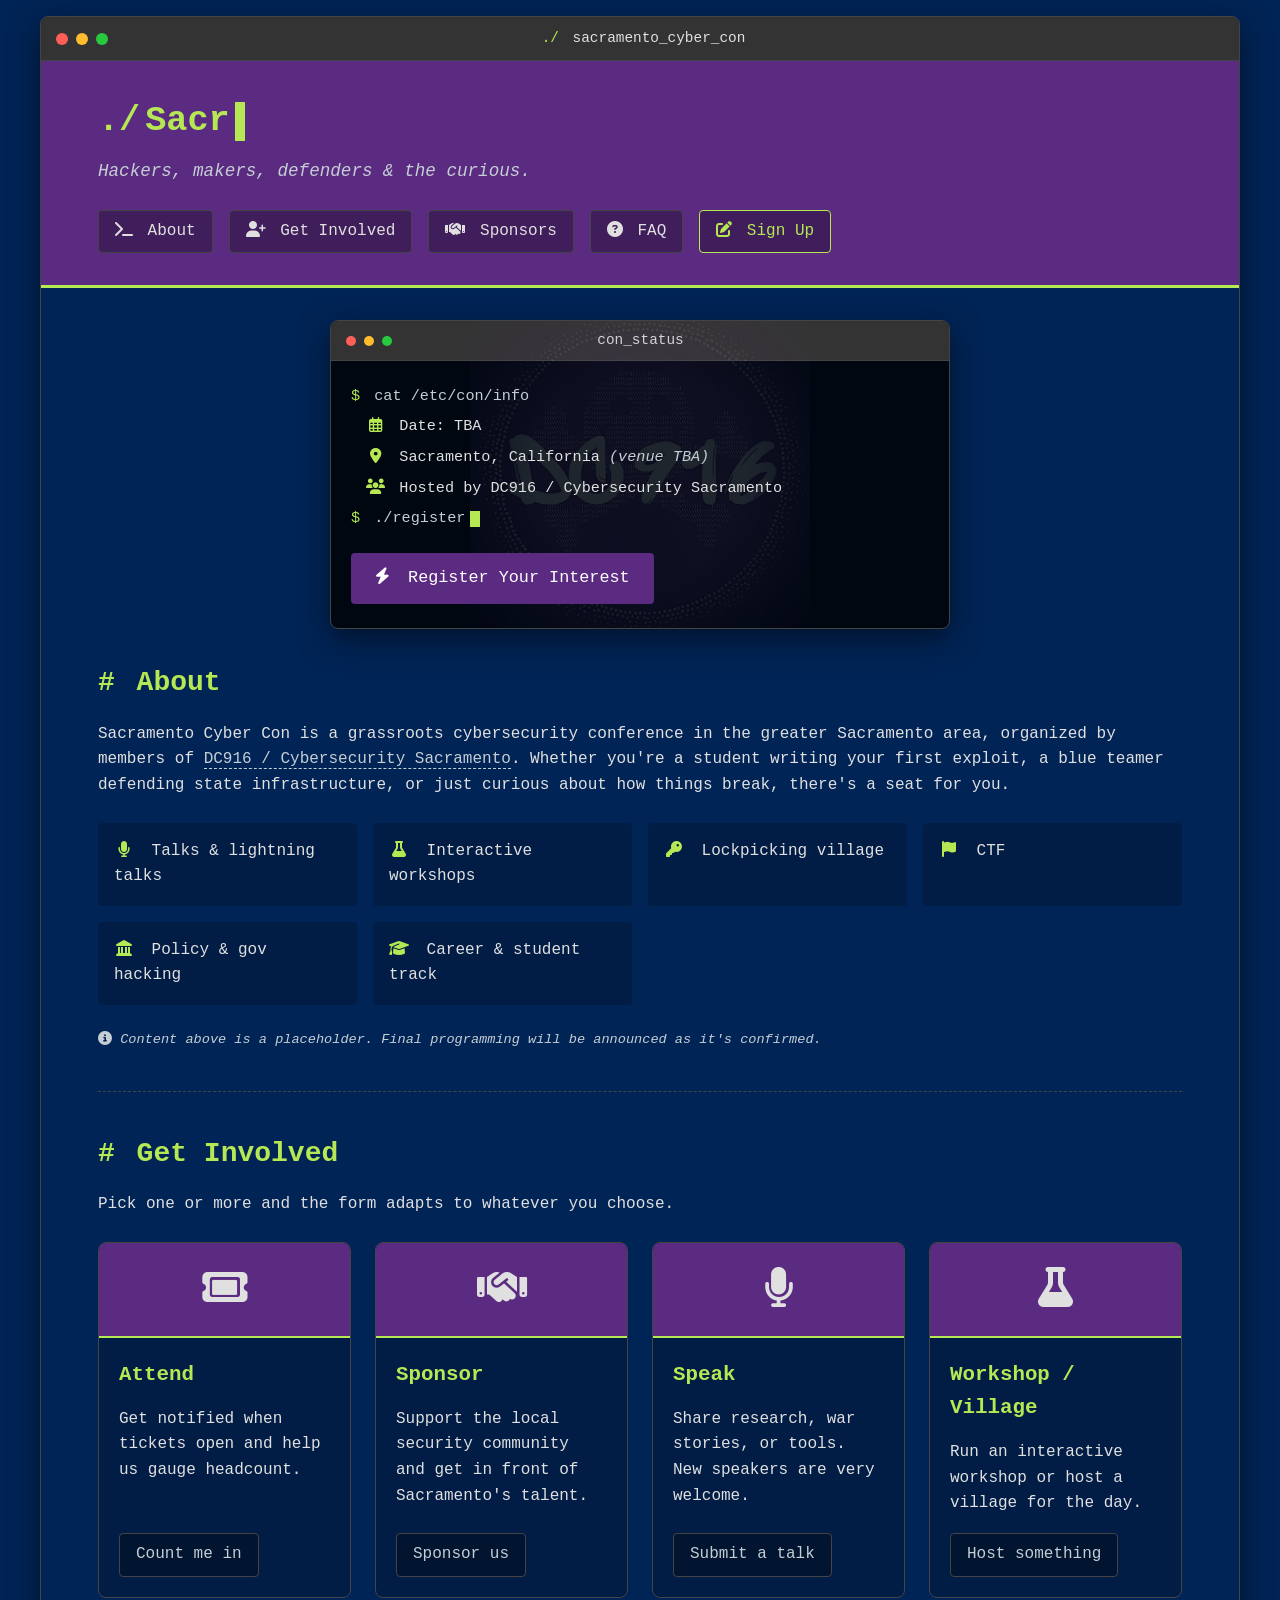
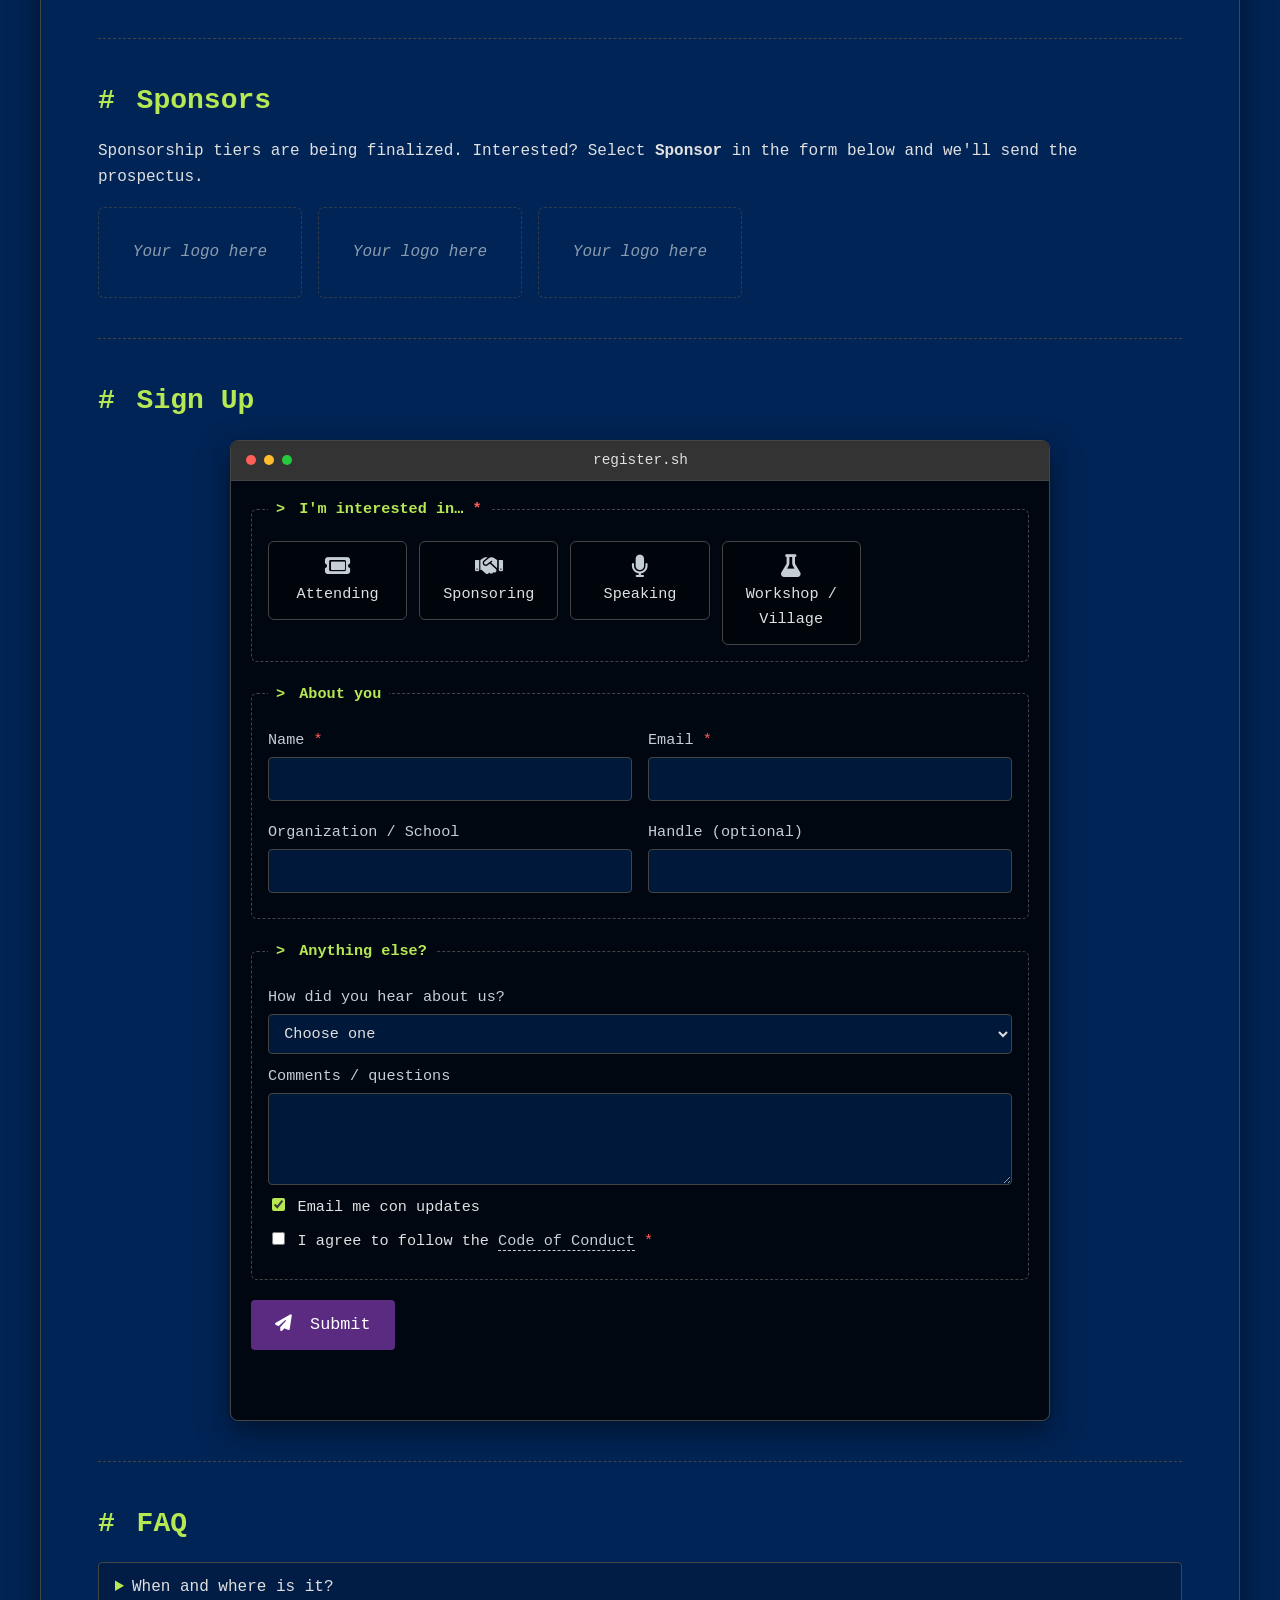
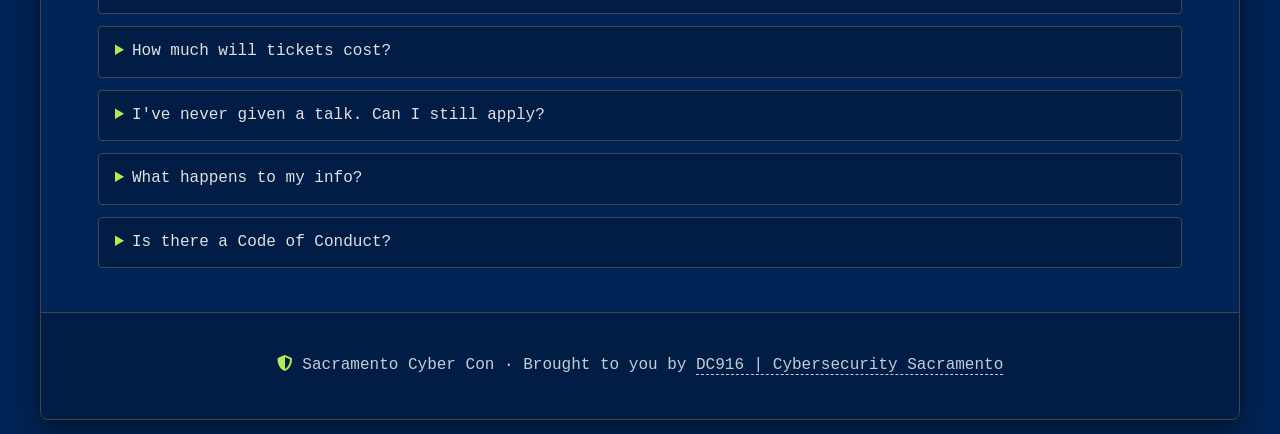
==== index.html @ 1cd883e0 "Initial commit" ====
<!DOCTYPE html>
<html lang="en-US">
<head>
  <meta charset="utf-8">
  <meta name="viewport" content="width=device-width, initial-scale=1">
  <!-- GitHub Pages can't set response headers, so the CSP is delivered via meta.
       connect-src must allow both Google hosts: Apps Script redirects the POST response. -->
  <meta http-equiv="Content-Security-Policy" content="default-src 'none'; script-src 'self'; style-src 'self' https://cdnjs.cloudflare.com https://fonts.googleapis.com; font-src https://cdnjs.cloudflare.com https://fonts.gstatic.com; img-src 'self' data:; connect-src https://script.google.com https://script.googleusercontent.com; form-action 'none'; base-uri 'none'">
  <meta name="referrer" content="strict-origin-when-cross-origin">
  <title>Sacramento Cyber Con</title>
  <meta name="description" content="Sacramento Cyber Con: a community cybersecurity conference in Sacramento, CA, brought to you by DC916 / Cybersecurity Sacramento.">
  <meta property="og:title" content="Sacramento Cyber Con">
  <meta property="og:description" content="A community cybersecurity conference in Sacramento, CA. Attend, sponsor, speak, or run a workshop or village.">
  <meta property="og:image" content="assets/images/dc916_with_defcon_ascii.png">
  <meta property="og:type" content="website">
  <link rel="icon" href="data:image/svg+xml,<svg xmlns='http://www.w3.org/2000/svg' viewBox='0 0 32 32'><rect width='32' height='32' rx='6' fill='%23012456'/><text x='4' y='23' font-family='monospace' font-size='18' font-weight='bold' fill='%23b5e853'>&gt;_</text></svg>">

  <link rel="stylesheet" href="https://cdnjs.cloudflare.com/ajax/libs/font-awesome/6.5.2/css/all.min.css" integrity="sha512-SnH5WK+bZxgPHs44uWIX+LLJAJ9/2PkPKZ5QiAj6Ta86w+fsb2TkcmfRyVX3pBnMFcV7oQPJkl9QevSCWr3W6A==" crossorigin="anonymous" referrerpolicy="no-referrer">
  <link rel="preconnect" href="https://fonts.googleapis.com">
  <link rel="preconnect" href="https://fonts.gstatic.com" crossorigin>
  <link href="https://fonts.googleapis.com/css2?family=Fira+Code:wght@400;500;600&family=VT323&display=swap" rel="stylesheet">
  <link rel="stylesheet" href="assets/css/style.css">
</head>
<body>
  <div class="terminal-container">
    <div class="terminal-header">
      <div class="terminal-controls">
        <span class="control close"></span>
        <span class="control minimize"></span>
        <span class="control maximize"></span>
      </div>
      <div class="terminal-title"><span class="prompt">./</span> sacramento_cyber_con</div>
    </div>

    <div class="terminal-body">
      <header>
        <div class="container">
          <a id="a-title" href="#top">
            <h1><span class="prompt">./</span><span class="console-effect">Sacramento Cyber Con</span></h1>
          </a>
          <h2>Hackers, makers, defenders &amp; the curious.</h2>
          <nav class="main-nav" aria-label="Main">
            <ul>
              <li><a href="#about"><i class="fas fa-terminal"></i> About</a></li>
              <li><a href="#get-involved"><i class="fas fa-user-plus"></i> Get Involved</a></li>
              <li><a href="#sponsors"><i class="fas fa-handshake"></i> Sponsors</a></li>
              <li><a href="#faq"><i class="fas fa-circle-question"></i> FAQ</a></li>
              <li><a href="#signup" class="nav-cta"><i class="fas fa-pen-to-square"></i> Sign Up</a></li>
            </ul>
          </nav>
        </div>
      </header>

      <main class="container" id="top">
        <!-- Hero -->
        <section class="banner-container">
          <div class="terminal-window hero-window">
            <div class="terminal-header">
              <div class="terminal-controls">
                <span class="control close"></span>
                <span class="control minimize"></span>
                <span class="control maximize"></span>
              </div>
              <div class="terminal-title">con_status</div>
            </div>
            <div class="terminal-content">
              <p><span class="prompt">$</span> <span class="command">cat /etc/con/info</span></p>
              <p class="response"><i class="far fa-calendar-alt"></i> <span id="event-date">Date: TBA</span></p>
              <p class="response"><i class="fas fa-map-marker-alt"></i> Sacramento, California <span class="tbd">(venue TBA)</span></p>
              <p class="response"><i class="fas fa-users"></i> Hosted by DC916 / Cybersecurity Sacramento</p>
              <p id="countdown-line" hidden><span class="prompt">$</span> <span class="command">./countdown</span><br>
                <span class="response countdown" id="countdown"></span></p>
              <p><span class="prompt">$</span> <span class="command">./register</span><span class="cursor"></span></p>
              <a href="#signup" class="cta-button"><i class="fas fa-bolt"></i> Register Your Interest</a>
            </div>
          </div>
        </section>

        <!-- About -->
        <section id="about">
          <h2><span class="prompt">#</span> About</h2>
          <p>Sacramento Cyber Con is a grassroots cybersecurity conference in the greater Sacramento area, organized by members of
            <a href="https://dc916.com" target="_blank" rel="noopener">DC916 / Cybersecurity Sacramento</a>. Whether you're a student
            writing your first exploit, a blue teamer defending state infrastructure, or just curious about how things break, there's a seat for you.</p>
          <div class="interests-container">
            <div class="interest-item"><i class="fas fa-microphone"></i> Talks &amp; lightning talks</div>
            <div class="interest-item"><i class="fas fa-flask"></i> Interactive workshops</div>
            <div class="interest-item"><i class="fas fa-key"></i> Lockpicking village</div>
            <div class="interest-item"><i class="fas fa-flag"></i> CTF</div>
            <!-- <div class="interest-item"><i class="fas fa-microchip"></i> Badge &amp; hardware hacking</div> -->
            <!-- <div class="interest-item"><i class="fas fa-industry"></i> ICS / AgHacking</div> -->
            <div class="interest-item"><i class="fas fa-landmark"></i> Policy &amp; gov hacking</div>
            <div class="interest-item"><i class="fas fa-graduation-cap"></i> Career &amp; student track</div>
          </div>
          <p class="tbd-note"><i class="fas fa-circle-info"></i> Content above is a placeholder. Final programming will be announced as it's confirmed.</p>
        </section>

        <hr>

        <!-- Get involved -->
        <section id="get-involved">
          <h2><span class="prompt">#</span> Get Involved</h2>
          <p>Pick one or more and the form adapts to whatever you choose.</p>
          <div class="directory-container">
            <article class="directory-card">
              <div class="directory-icon"><i class="fas fa-ticket"></i></div>
              <div class="directory-content">
                <h3>Attend</h3>
                <p>Get notified when tickets open and help us gauge headcount.</p>
                <a href="#signup" class="directory-link" data-role-link="attend">Count me in</a>
              </div>
            </article>
            <article class="directory-card">
              <div class="directory-icon"><i class="fas fa-handshake"></i></div>
              <div class="directory-content">
                <h3>Sponsor</h3>
                <p>Support the local security community and get in front of Sacramento's talent.</p>
                <a href="#signup" class="directory-link" data-role-link="sponsor">Sponsor us</a>
              </div>
            </article>
            <article class="directory-card">
              <div class="directory-icon"><i class="fas fa-microphone"></i></div>
              <div class="directory-content">
                <h3>Speak</h3>
                <p>Share research, war stories, or tools. New speakers are very welcome.</p>
                <a href="#signup" class="directory-link" data-role-link="speak">Submit a talk</a>
              </div>
            </article>
            <article class="directory-card">
              <div class="directory-icon"><i class="fas fa-flask"></i></div>
              <div class="directory-content">
                <h3>Workshop / Village</h3>
                <p>Run an interactive workshop or host a village for the day.</p>
                <a href="#signup" class="directory-link" data-role-link="workshop">Host something</a>
              </div>
            </article>
          </div>
        </section>

        <hr>

        <!-- Sponsors -->
        <section id="sponsors">
          <h2><span class="prompt">#</span> Sponsors</h2>
          <p>Sponsorship tiers are being finalized. Interested? Select <strong>Sponsor</strong> in the form below and we'll send the prospectus.</p>
          <div class="sponsor-grid">
            <div class="sponsor-slot">Your logo here</div>
            <div class="sponsor-slot">Your logo here</div>
            <div class="sponsor-slot">Your logo here</div>
          </div>
        </section>

        <hr>

        <!-- Sign-up form -->
        <section id="signup">
          <h2><span class="prompt">#</span> Sign Up</h2>
          <div class="terminal-window form-window">
            <div class="terminal-header">
              <div class="terminal-controls">
                <span class="control close"></span>
                <span class="control minimize"></span>
                <span class="control maximize"></span>
              </div>
              <div class="terminal-title">register.sh</div>
            </div>

            <form id="signup-form" class="terminal-content" novalidate>
              <p id="demo-banner" class="demo-banner" hidden>
                <i class="fas fa-flask"></i> Demo mode: no Sheet endpoint is configured, so submissions are only logged to the browser console.
              </p>

              <!-- Honeypot: real users never see or fill this -->
              <div class="hp" aria-hidden="true">
                <label>Leave this empty <input type="text" name="website_url" tabindex="-1" autocomplete="off"></label>
              </div>

              <fieldset class="roles">
                <legend><span class="prompt">&gt;</span> I'm interested in… <span class="req">*</span></legend>
                <div class="role-grid">
                  <label class="role-option"><input type="checkbox" name="roles" value="attend"><span><i class="fas fa-ticket"></i> Attending</span></label>
                  <label class="role-option"><input type="checkbox" name="roles" value="sponsor"><span><i class="fas fa-handshake"></i> Sponsoring</span></label>
                  <label class="role-option"><input type="checkbox" name="roles" value="speak"><span><i class="fas fa-microphone"></i> Speaking</span></label>
                  <label class="role-option"><input type="checkbox" name="roles" value="workshop"><span><i class="fas fa-flask"></i> Workshop / Village</span></label>
                </div>
                <p class="field-error" id="roles-error" hidden>Pick at least one.</p>
              </fieldset>

              <fieldset>
                <legend><span class="prompt">&gt;</span> About you</legend>
                <div class="field-row">
                  <label>Name <span class="req">*</span><input type="text" name="name" required autocomplete="name" maxlength="200"></label>
                  <label>Email <span class="req">*</span><input type="email" name="email" required autocomplete="email" maxlength="200"></label>
                </div>
                <div class="field-row">
                  <label>Organization / School <input type="text" name="organization" autocomplete="organization" maxlength="200"></label>
                  <label>Handle (optional) <input type="text" name="handle" maxlength="100"></label>
                </div>
              </fieldset>

              <!-- Attend -->
              <fieldset class="role-section" data-role="attend" hidden disabled>
                <legend><span class="prompt">&gt;</span> Attending</legend>
                <div class="field-row">
                  <label>I'd describe myself as
                    <select name="attend_type">
                      <option value="">Choose one</option>
                      <option>Student</option>
                      <option>Security professional</option>
                      <option>IT / Dev (not security)</option>
                      <option>Hobbyist / Curious</option>
                      <option>Other</option>
                    </select>
                  </label>
                  <label>Group size (incl. you)
                    <input type="number" name="attend_group_size" min="1" max="50" value="1">
                  </label>
                </div>
                <label class="check"><input type="checkbox" name="attend_volunteer" value="yes"> I'd be interested in volunteering</label>
              </fieldset>

              <!-- Sponsor -->
              <fieldset class="role-section" data-role="sponsor" hidden disabled>
                <legend><span class="prompt">&gt;</span> Sponsoring</legend>
                <div class="field-row">
                  <label>Company <span class="req">*</span><input type="text" name="sponsor_company" required maxlength="200"></label>
                  <label>Website <input type="url" name="sponsor_website" placeholder="https://" maxlength="300"></label>
                </div>
                <div class="field-row">
                  <label>Level of interest
                    <select name="sponsor_tier">
                      <option value="">Not sure yet</option>
                      <option>Community</option>
                      <option>Bronze</option>
                      <option>Silver</option>
                      <option>Gold</option>
                      <option>Donated goods or services (venue, food, swag, etc.)</option>
                    </select>
                  </label>
                  <label>Phone (optional) <input type="tel" name="sponsor_phone" autocomplete="tel" maxlength="40"></label>
                </div>
              </fieldset>

              <!-- Speak -->
              <fieldset class="role-section" data-role="speak" hidden disabled>
                <legend><span class="prompt">&gt;</span> Speaking</legend>
                <div class="field-row">
                  <label>Talk title <span class="req">*</span><input type="text" name="speak_title" required maxlength="200"></label>
                  <label>Format
                    <select name="speak_length">
                      <option>Full talk (~45 min)</option>
                      <option>Short talk (~20 min)</option>
                      <option>Lightning talk (5 min)</option>
                    </select>
                  </label>
                </div>
                <label>Abstract <span class="req">*</span>
                  <textarea name="speak_abstract" rows="5" required maxlength="3000" placeholder="What will attendees learn?"></textarea>
                </label>
                <div class="field-row">
                  <label>Audience level
                    <select name="speak_level">
                      <option>Beginner</option>
                      <option>Intermediate</option>
                      <option>Advanced</option>
                    </select>
                  </label>
                  <label>Previous talks / links (optional) <input type="text" name="speak_links" maxlength="500"></label>
                </div>
                <label class="check"><input type="checkbox" name="speak_first_time" value="yes"> This would be my first talk</label>
              </fieldset>

              <!-- Workshop / Village -->
              <fieldset class="role-section" data-role="workshop" hidden disabled>
                <legend><span class="prompt">&gt;</span> Workshop / Village</legend>
                <div class="field-row">
                  <label>Type
                    <select name="workshop_type">
                      <option>Workshop</option>
                      <option>Village</option>
                    </select>
                  </label>
                  <label>Name / Title <span class="req">*</span><input type="text" name="workshop_title" required maxlength="200"></label>
                </div>
                <label>Description <span class="req">*</span>
                  <textarea name="workshop_description" rows="4" required maxlength="3000"></textarea>
                </label>
                <div class="field-row">
                  <label>Expected capacity (people) <input type="number" name="workshop_capacity" min="1" max="1000"></label>
                  <label>Duration
                    <select name="workshop_duration">
                      <option>1 hour</option>
                      <option>2 hours</option>
                      <option>Half day</option>
                      <option>Full day</option>
                    </select>
                  </label>
                </div>
                <label>Space / power / network needs
                  <input type="text" name="workshop_needs" maxlength="500" placeholder="e.g. 6 tables, power strips, isolated network">
                </label>
              </fieldset>

              <fieldset>
                <legend><span class="prompt">&gt;</span> Anything else?</legend>
                <label>How did you hear about us?
                  <select name="referral">
                    <option value="">Choose one</option>
                    <option>DC916 meeting / Discord</option>
                    <option>Social media</option>
                    <option>Friend or coworker</option>
                    <option>School / club</option>
                    <option>Other</option>
                  </select>
                </label>
                <label>Comments / questions <textarea name="comments" rows="3" maxlength="2000"></textarea></label>
                <label class="check"><input type="checkbox" name="updates_opt_in" value="yes" checked> Email me con updates</label>
                <label class="check"><input type="checkbox" name="coc_agree" value="yes" required> <span>I agree to follow the <a href="https://dc916.com/CoC" target="_blank" rel="noopener">Code of Conduct</a> <span class="req">*</span></span></label>
              </fieldset>

              <button type="submit" class="cta-button submit-button"><i class="fas fa-paper-plane"></i> Submit</button>
              <p id="form-status" class="form-status" role="status" aria-live="polite"></p>
            </form>
          </div>
        </section>

        <hr>

        <!-- FAQ -->
        <section id="faq">
          <h2><span class="prompt">#</span> FAQ</h2>
          <details>
            <summary>When and where is it?</summary>
            <p>Date and venue are still being finalized. Sign up above and we'll email you as soon as they're locked in.</p>
          </details>
          <details>
            <summary>How much will tickets cost?</summary>
            <p>We aim to keep it affordable, with discounted student tickets. Pricing will be announced with registration.</p>
          </details>
          <details>
            <summary>I've never given a talk. Can I still apply?</summary>
            <p>Absolutely. Tick "This would be my first talk" and we'll pair you with a mentor to help you prepare.</p>
          </details>
          <details>
            <summary>What happens to my info?</summary>
            <p>It's stored in a private spreadsheet only the organizers can access, used only to plan the con and contact you about it. We never sell or share it.</p>
          </details>
          <details>
            <summary>Is there a Code of Conduct?</summary>
            <p>Yes. The con follows the <a href="https://dc916.com/CoC" target="_blank" rel="noopener">DC916 Code of Conduct</a>.</p>
          </details>
        </section>
      </main>

      <footer>
        <div class="container">
          <p><i class="fas fa-shield-alt"></i> Sacramento Cyber Con · Brought to you by <a href="https://dc916.com" target="_blank" rel="noopener">DC916 | Cybersecurity Sacramento</a></p>
        </div>
      </footer>
    </div>
  </div>

  <script src="config.js"></script>
  <script src="assets/js/main.js"></script>
</body>
</html>
---- assets/css/style.css ----
/* Palette and terminal chrome borrowed from dc916.com */
:root {
  --powershell-blue: #012456;
  --kings-purple: #5B2B82;
  --kings-silver: #C4CED4;
  --conifer: #b5e853;
  --terminal-text: #E0E0E0;
  --terminal-border: #444;
  --terminal-header: #333;
  --terminal-control-red: #FF5F56;
  --terminal-control-yellow: #FFBD2E;
  --terminal-control-green: #27C93F;
  --error: #ff8a80;
}

*, *::before, *::after { box-sizing: border-box; }

html { font-size: 16px; scroll-behavior: smooth; }

body {
  background: var(--powershell-blue);
  color: var(--terminal-text);
  font-family: 'Fira Code', 'Monaco', 'Consolas', monospace;
  line-height: 1.6;
  margin: 0;
}

a {
  color: var(--kings-silver);
  text-decoration: none;
  border-bottom: 1px dashed var(--kings-silver);
  transition: all 0.3s ease;
}
a:hover { color: var(--conifer); border-bottom: 1px solid var(--conifer); }

h1, h2, h3 { color: var(--conifer); font-weight: 600; margin: 1.5rem 0 1rem; }
h2 { font-size: 1.75rem; }
h3 { font-size: 1.3rem; }

hr { border: none; border-top: 1px dashed var(--terminal-border); margin: 2.5rem 0; }

section { scroll-margin-top: 1rem; }

.prompt { color: var(--conifer); margin-right: 5px; }

.container { width: 95%; max-width: 1100px; margin: 0 auto; padding: 0 0.5rem; }

main.container { padding-bottom: 2rem; }

/* Terminal chrome */
.terminal-container {
  max-width: 1200px;
  margin: 1rem auto;
  border-radius: 8px;
  overflow: hidden;
  box-shadow: 0 10px 30px rgba(0, 0, 0, 0.5);
  border: 1px solid var(--terminal-border);
}

.terminal-header {
  background: var(--terminal-header);
  padding: 10px 15px;
  display: flex;
  align-items: center;
  border-bottom: 1px solid var(--terminal-border);
}

.terminal-controls { display: flex; gap: 8px; margin-right: 15px; }
.control { width: 12px; height: 12px; border-radius: 50%; display: inline-block; }
.close { background: var(--terminal-control-red); }
.minimize { background: var(--terminal-control-yellow); }
.maximize { background: var(--terminal-control-green); }

.terminal-title { flex-grow: 1; text-align: center; font-size: 0.9rem; margin-right: 60px; }

.terminal-body { background: var(--powershell-blue); }

/* Site header */
header {
  background: var(--kings-purple);
  padding: 2rem 0;
  border-bottom: 3px solid var(--conifer);
}
header a#a-title { border: none; }
header h1 { font-size: 2.2rem; margin: 0; }
header h2 { font-size: 1.1rem; margin: 0.5rem 0 1.5rem; color: var(--kings-silver); font-style: italic; font-weight: 400; }

.main-nav ul { list-style: none; padding: 0; margin: 0; display: flex; flex-wrap: wrap; gap: 1rem; }
.main-nav a {
  display: inline-block;
  padding: 0.5rem 1rem;
  background: rgba(0, 0, 0, 0.3);
  border-radius: 4px;
  border: 1px solid var(--terminal-border);
  color: var(--terminal-text);
}
.main-nav a:hover {
  background: rgba(0, 0, 0, 0.5);
  color: var(--conifer);
  border-color: var(--conifer);
  transform: translateY(-2px);
}
.main-nav i { margin-right: 5px; }
.main-nav .nav-cta { border-color: var(--conifer); color: var(--conifer); }

.cursor {
  display: inline-block;
  width: 10px;
  height: 1.1em;
  background-color: var(--conifer);
  margin-left: 5px;
  animation: blink 1s step-end infinite;
  vertical-align: text-bottom;
}
@keyframes blink { 50% { opacity: 0; } }

/* Hero */
.banner-container { display: flex; justify-content: center; margin: 2rem 0; }

.terminal-window {
  background: rgba(0, 0, 0, 0.8);
  border-radius: 8px;
  overflow: hidden;
  border: 1px solid var(--terminal-border);
  box-shadow: 0 10px 30px rgba(0, 0, 0, 0.5);
  position: relative;
}
.terminal-window .terminal-header { padding: 8px 15px; }
.terminal-window .control { width: 10px; height: 10px; }

.hero-window { width: 100%; max-width: 620px; }
.hero-window::before {
  content: '';
  position: absolute;
  inset: 0;
  background-image: url('../images/dc916_with_defcon_ascii.png');
  background-size: 55%;
  background-position: center 60%;
  background-repeat: no-repeat;
  opacity: 0.12;
  -webkit-mask-image: radial-gradient(circle, #000 30%, transparent 70%);
  mask-image: radial-gradient(circle, #000 30%, transparent 70%);
  pointer-events: none;
}

.terminal-content { padding: 1rem 1.25rem 1.5rem; font-size: 0.95rem; position: relative; }
.terminal-content p { margin: 0.4rem 0; }
.terminal-content .command { color: var(--kings-silver); }
.terminal-content .response { margin-left: 15px; display: block; }
.terminal-content .response i { color: var(--conifer); width: 1.2em; text-align: center; margin-right: 6px; }
.countdown { font-family: 'VT323', monospace; font-size: 1.8rem; color: var(--conifer); }
.tbd { color: var(--kings-silver); font-style: italic; }

.cta-button {
  display: inline-block;
  margin-top: 1rem;
  padding: 0.75rem 1.5rem;
  background: var(--kings-purple);
  color: #fff;
  border: none;
  border-radius: 4px;
  font: inherit;
  font-size: 1.05rem;
  cursor: pointer;
  animation: pulse 2s infinite;
  transition: transform 0.3s ease, box-shadow 0.3s ease;
}
.cta-button:hover {
  transform: translateY(-3px);
  box-shadow: 0 5px 15px rgba(91, 43, 130, 0.6);
  color: #fff;
  border: none;
  animation: none;
}
.cta-button i { margin-right: 8px; }
@keyframes pulse {
  0% { box-shadow: 0 0 0 0 rgba(181, 232, 83, 0.5); }
  70% { box-shadow: 0 0 0 10px rgba(181, 232, 83, 0); }
  100% { box-shadow: 0 0 0 0 rgba(181, 232, 83, 0); }
}

/* About */
.interests-container {
  display: grid;
  grid-template-columns: repeat(auto-fill, minmax(min(220px, 100%), 1fr));
  gap: 1rem;
  margin: 1.5rem 0;
}
.interest-item {
  background: rgba(0, 0, 0, 0.2);
  padding: 1rem;
  border-radius: 4px;
  transition: all 0.3s ease;
}
.interest-item:hover { background: rgba(0, 0, 0, 0.3); transform: translateY(-3px); }
.interest-item i { color: var(--conifer); margin-right: 8px; width: 20px; text-align: center; }
.tbd-note { color: var(--kings-silver); font-size: 0.85rem; font-style: italic; }

/* Get involved cards */
.directory-container {
  display: grid;
  grid-template-columns: repeat(auto-fill, minmax(min(230px, 100%), 1fr));
  gap: 1.5rem;
  margin: 1.5rem 0;
}
.directory-card {
  background: rgba(0, 0, 0, 0.2);
  border-radius: 8px;
  overflow: hidden;
  border: 1px solid var(--terminal-border);
  transition: all 0.3s ease;
  display: flex;
  flex-direction: column;
}
.directory-card:hover {
  transform: translateY(-5px);
  box-shadow: 0 10px 20px rgba(0, 0, 0, 0.3);
  border-color: var(--conifer);
}
.directory-icon {
  background: var(--kings-purple);
  padding: 1.5rem;
  text-align: center;
  border-bottom: 2px solid var(--conifer);
}
.directory-icon i { font-size: 2.5rem; }
.directory-content { padding: 1.25rem; flex-grow: 1; display: flex; flex-direction: column; }
.directory-content h3 { margin-top: 0; }
.directory-content p { flex-grow: 1; margin-top: 0; }
.directory-link {
  display: inline-block;
  padding: 0.5rem 1rem;
  background: rgba(0, 0, 0, 0.3);
  border-radius: 4px;
  border: 1px solid var(--terminal-border);
  align-self: flex-start;
}
.directory-link:hover {
  background: rgba(0, 0, 0, 0.5);
  border: 1px solid var(--conifer);
  transform: translateY(-2px);
}

/* Sponsors */
.sponsor-grid {
  display: grid;
  grid-template-columns: repeat(auto-fill, minmax(min(200px, 100%), 1fr));
  gap: 1rem;
}
.sponsor-slot {
  border: 1px dashed var(--terminal-border);
  border-radius: 6px;
  padding: 2rem 1rem;
  text-align: center;
  color: var(--kings-silver);
  font-style: italic;
  opacity: 0.7;
}

/* Form */
.form-window { max-width: 820px; margin: 0 auto; }
#signup-form { font-size: 0.95rem; }

fieldset { border: 1px dashed var(--terminal-border); border-radius: 6px; padding: 0.75rem 1rem 1rem; margin: 0 0 1.25rem; min-width: 0; }
legend { color: var(--conifer); padding: 0 0.5rem; font-weight: 600; }
.role-section { border-color: var(--kings-purple); border-style: solid; animation: fadeIn 0.3s ease; }
@keyframes fadeIn { from { opacity: 0; transform: translateY(-6px); } to { opacity: 1; transform: none; } }

label { display: block; margin: 0.6rem 0; color: var(--kings-silver); }
label.check { display: flex; gap: 0.6rem; align-items: baseline; color: var(--terminal-text); }
.req { color: var(--terminal-control-red); }

input[type="text"], input[type="email"], input[type="url"], input[type="tel"], input[type="number"], select, textarea {
  display: block;
  width: 100%;
  margin-top: 0.3rem;
  padding: 0.55rem 0.7rem;
  background: rgba(1, 36, 86, 0.6);
  color: var(--terminal-text);
  border: 1px solid var(--terminal-border);
  border-radius: 4px;
  font: inherit;
}
input:focus, select:focus, textarea:focus { outline: none; border-color: var(--conifer); box-shadow: 0 0 0 2px rgba(181, 232, 83, 0.25); }
input[type="checkbox"] { accent-color: var(--conifer); }
textarea { resize: vertical; }
select option { background: var(--powershell-blue); }

.field-row { display: grid; grid-template-columns: 1fr 1fr; gap: 0 1rem; }

.role-grid { display: grid; grid-template-columns: repeat(auto-fill, minmax(min(130px, 100%), 1fr)); gap: 0.75rem; margin-top: 0.5rem; }
.role-option { margin: 0; cursor: pointer; }
.role-option input { position: absolute; opacity: 0; pointer-events: none; }
.role-option span {
  display: block;
  padding: 0.8rem;
  text-align: center;
  border: 1px solid var(--terminal-border);
  border-radius: 6px;
  background: rgba(0, 0, 0, 0.3);
  color: var(--terminal-text);
  transition: all 0.2s ease;
}
.role-option span i { display: block; font-size: 1.4rem; margin-bottom: 0.3rem; color: var(--kings-silver); }
.role-option:hover span { border-color: var(--kings-silver); }
.role-option input:focus-visible + span { outline: 2px solid var(--conifer); outline-offset: 2px; }
.role-option input:checked + span { border-color: var(--conifer); background: rgba(181, 232, 83, 0.12); color: var(--conifer); }
.role-option input:checked + span i { color: var(--conifer); }

.hp { position: absolute; left: -9999px; width: 1px; height: 1px; overflow: hidden; }

.invalid { border-color: var(--error) !important; }
.field-error { color: var(--error); margin: 0.5rem 0 0; font-size: 0.85rem; }

.demo-banner {
  background: rgba(255, 189, 46, 0.12);
  border-left: 3px solid var(--terminal-control-yellow);
  padding: 0.6rem 0.8rem;
  margin-bottom: 1rem !important;
  font-size: 0.85rem;
}

.submit-button { animation: none; margin-top: 0; }
.submit-button:disabled { opacity: 0.6; cursor: wait; transform: none; }

.form-status { min-height: 1.5em; margin-top: 1rem !important; }
.form-status.ok { color: var(--conifer); }
.form-status.err { color: var(--error); }

/* FAQ */
details {
  background: rgba(0, 0, 0, 0.2);
  border: 1px solid var(--terminal-border);
  border-radius: 4px;
  margin: 0.75rem 0;
  padding: 0.75rem 1rem;
}
details[open] { border-color: var(--kings-purple); }
summary { cursor: pointer; color: var(--terminal-text); font-weight: 500; }
summary::marker { color: var(--conifer); }
details p { margin: 0.75rem 0 0.25rem; color: var(--kings-silver); }

/* Footer */
footer {
  background: rgba(0, 0, 0, 0.2);
  padding: 1.5rem 0;
  text-align: center;
  border-top: 1px solid var(--terminal-border);
  color: var(--kings-silver);
}
footer i { color: var(--conifer); }

@media (max-width: 768px) {
  .terminal-container { margin: 0; border-radius: 0; }
  .terminal-title { margin-right: 0; }
  header { padding: 1.25rem 0; }
  header h1 { font-size: 1.5rem; }
  .main-nav ul { gap: 0.5rem; }
  .main-nav a { padding: 0.4rem 0.7rem; font-size: 0.9rem; }
  .field-row { grid-template-columns: 1fr; }
  .terminal-content { padding: 0.75rem 0.9rem 1.25rem; font-size: 0.88rem; }
}

@media (prefers-reduced-motion: reduce) {
  *, *::before, *::after { animation: none !important; transition: none !important; scroll-behavior: auto !important; }
}
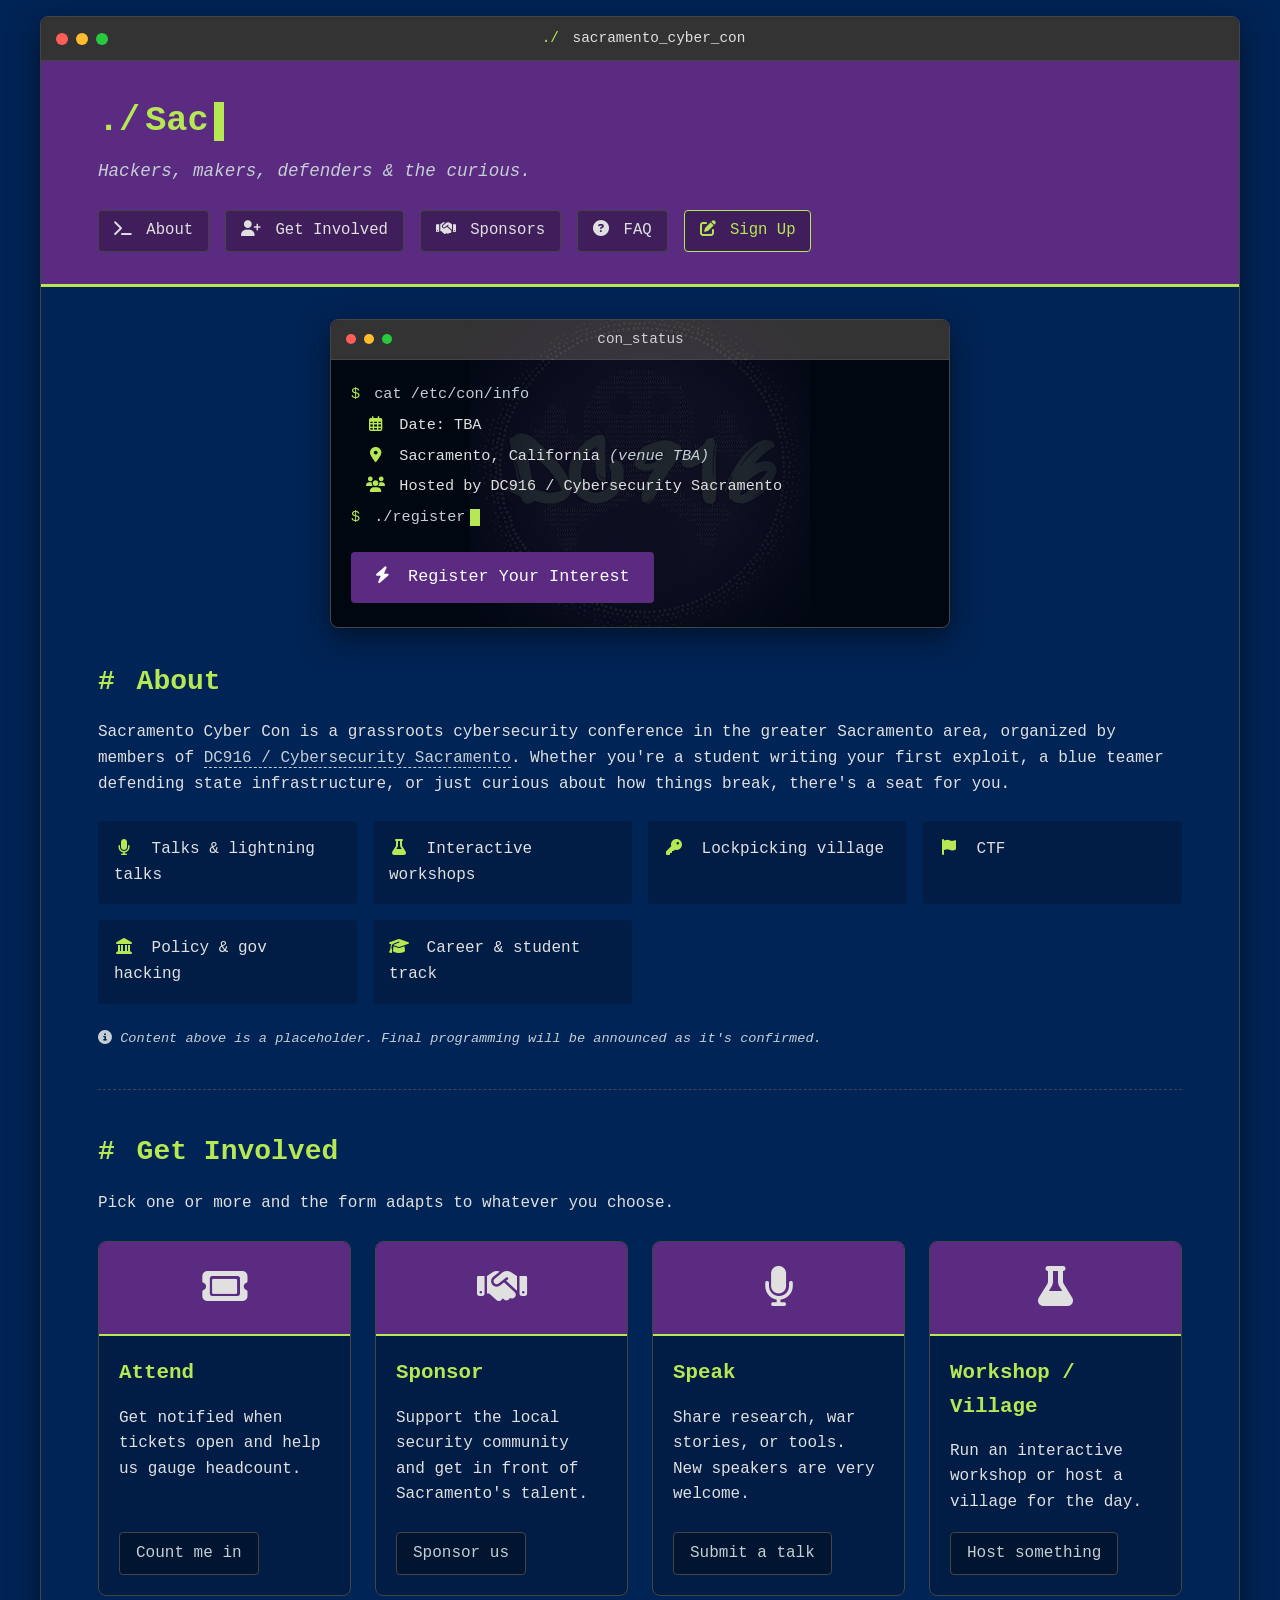
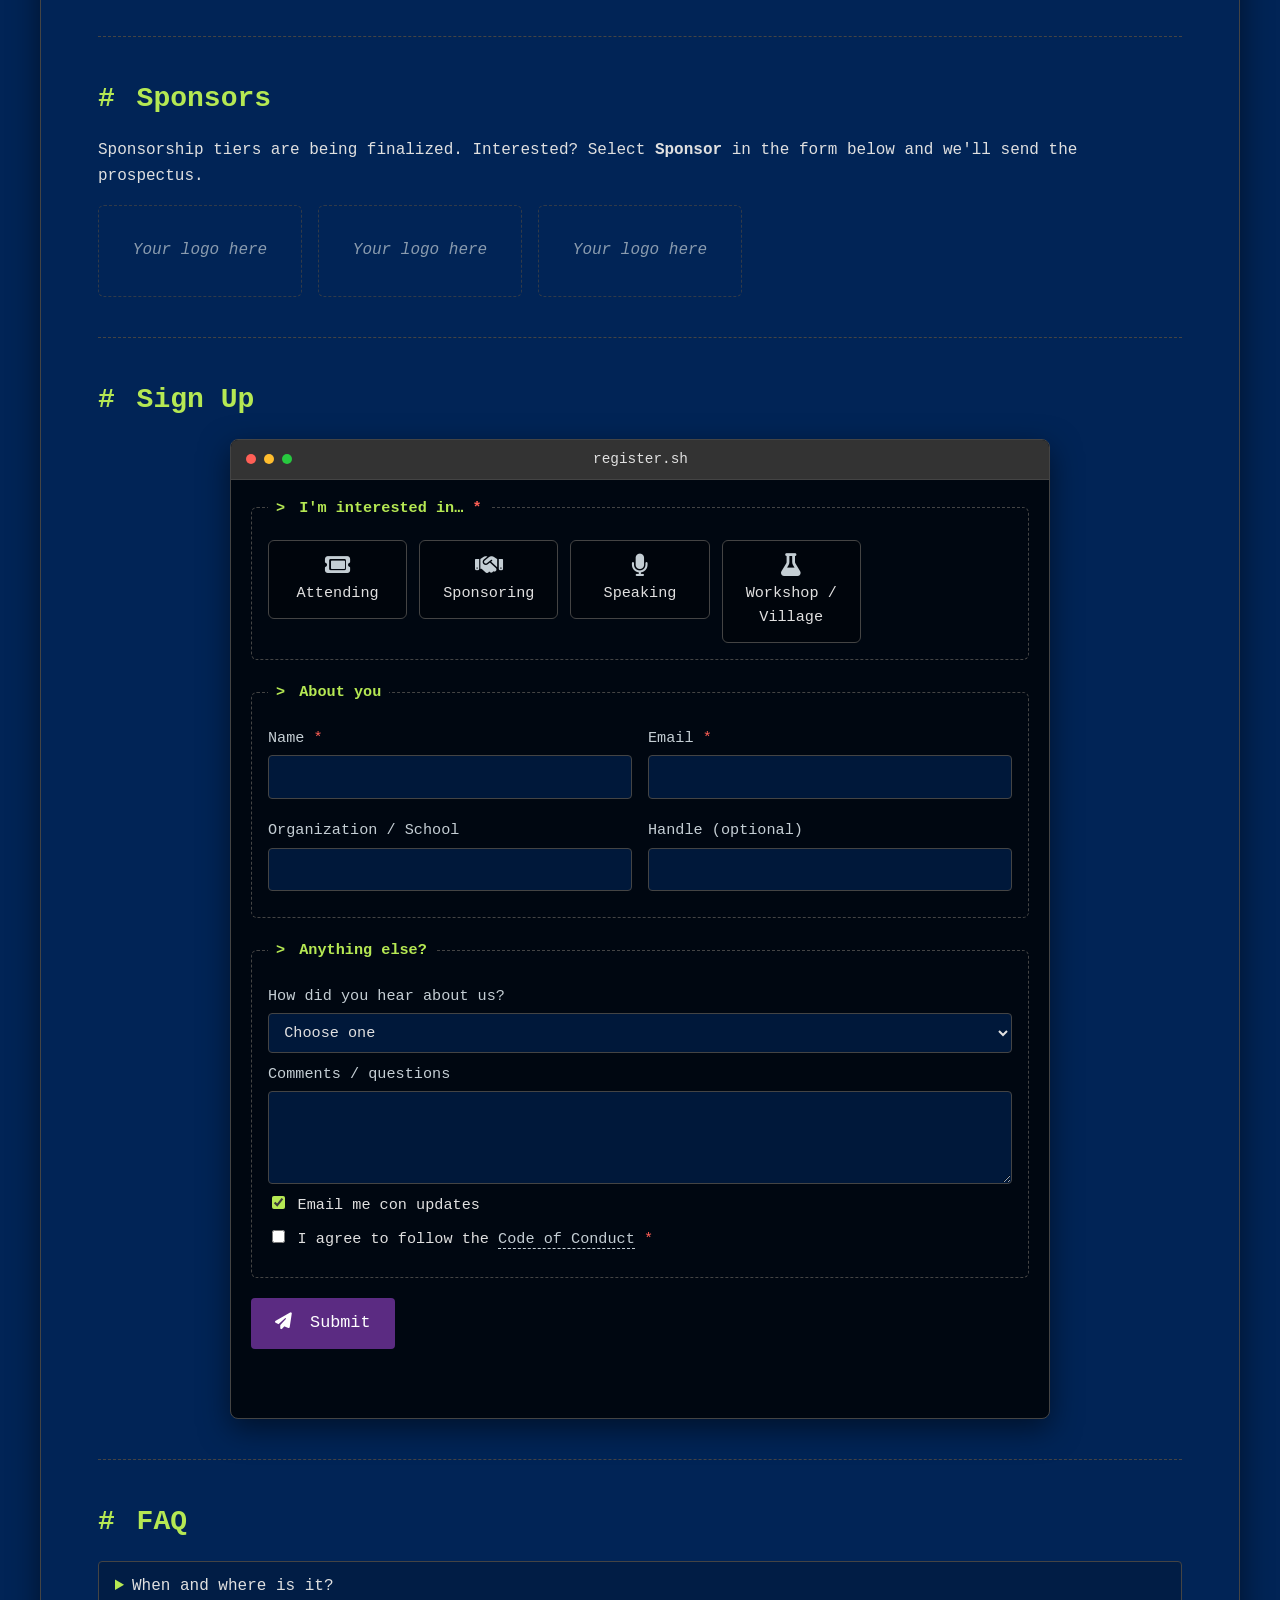
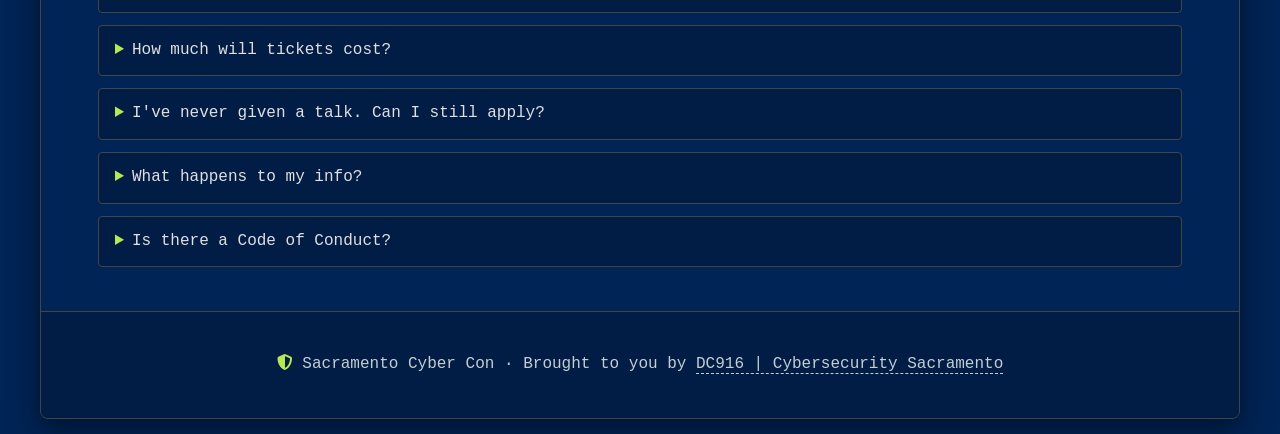
==== commit b689652d: "more professional (read boring) styling as well" ====
--- a/index.html
+++ b/index.html
@@ -23,7 +23,7 @@
 </head>
 <body>
   <div class="terminal-container">
-    <div class="terminal-header">
+    <div class="terminal-header" aria-hidden="true">
       <div class="terminal-controls">
         <span class="control close"></span>
         <span class="control minimize"></span>
@@ -183,18 +183,18 @@
                   <label class="role-option"><input type="checkbox" name="roles" value="speak"><span><i class="fas fa-microphone"></i> Speaking</span></label>
                   <label class="role-option"><input type="checkbox" name="roles" value="workshop"><span><i class="fas fa-flask"></i> Workshop / Village</span></label>
                 </div>
-                <p class="field-error" id="roles-error" hidden>Pick at least one.</p>
+                <p class="field-error" id="roles-error" role="alert" hidden>Pick at least one.</p>
               </fieldset>
 
               <fieldset>
                 <legend><span class="prompt">&gt;</span> About you</legend>
                 <div class="field-row">
-                  <label>Name <span class="req">*</span><input type="text" name="name" required autocomplete="name" maxlength="200"></label>
-                  <label>Email <span class="req">*</span><input type="email" name="email" required autocomplete="email" maxlength="200"></label>
-                </div>
-                <div class="field-row">
-                  <label>Organization / School <input type="text" name="organization" autocomplete="organization" maxlength="200"></label>
-                  <label>Handle (optional) <input type="text" name="handle" maxlength="100"></label>
+                  <div class="field"><label>Name <span class="req">*</span><input type="text" name="name" required autocomplete="name" maxlength="200"></label></div>
+                  <div class="field"><label>Email <span class="req">*</span><input type="email" name="email" required autocomplete="email" maxlength="200"></label></div>
+                </div>
+                <div class="field-row">
+                  <div class="field"><label>Organization / School <input type="text" name="organization" autocomplete="organization" maxlength="200"></label></div>
+                  <div class="field"><label>Handle (optional) <input type="text" name="handle" maxlength="100"></label></div>
                 </div>
               </fieldset>
 
@@ -202,7 +202,7 @@
               <fieldset class="role-section" data-role="attend" hidden disabled>
                 <legend><span class="prompt">&gt;</span> Attending</legend>
                 <div class="field-row">
-                  <label>I'd describe myself as
+                  <div class="field"><label>I'd describe myself as
                     <select name="attend_type">
                       <option value="">Choose one</option>
                       <option>Student</option>
@@ -211,10 +211,10 @@
                       <option>Hobbyist / Curious</option>
                       <option>Other</option>
                     </select>
-                  </label>
-                  <label>Group size (incl. you)
+                  </label></div>
+                  <div class="field"><label>Group size (incl. you)
                     <input type="number" name="attend_group_size" min="1" max="50" value="1">
-                  </label>
+                  </label></div>
                 </div>
                 <label class="check"><input type="checkbox" name="attend_volunteer" value="yes"> I'd be interested in volunteering</label>
               </fieldset>
@@ -223,11 +223,11 @@
               <fieldset class="role-section" data-role="sponsor" hidden disabled>
                 <legend><span class="prompt">&gt;</span> Sponsoring</legend>
                 <div class="field-row">
-                  <label>Company <span class="req">*</span><input type="text" name="sponsor_company" required maxlength="200"></label>
-                  <label>Website <input type="url" name="sponsor_website" placeholder="https://" maxlength="300"></label>
-                </div>
-                <div class="field-row">
-                  <label>Level of interest
+                  <div class="field"><label>Company <span class="req">*</span><input type="text" name="sponsor_company" required maxlength="200"></label></div>
+                  <div class="field"><label>Website <input type="url" name="sponsor_website" placeholder="https://" maxlength="300"></label></div>
+                </div>
+                <div class="field-row">
+                  <div class="field"><label>Level of interest
                     <select name="sponsor_tier">
                       <option value="">Not sure yet</option>
                       <option>Community</option>
@@ -236,8 +236,8 @@
                       <option>Gold</option>
                       <option>Donated goods or services (venue, food, swag, etc.)</option>
                     </select>
-                  </label>
-                  <label>Phone (optional) <input type="tel" name="sponsor_phone" autocomplete="tel" maxlength="40"></label>
+                  </label></div>
+                  <div class="field"><label>Phone (optional) <input type="tel" name="sponsor_phone" autocomplete="tel" maxlength="40"></label></div>
                 </div>
               </fieldset>
 
@@ -245,27 +245,27 @@
               <fieldset class="role-section" data-role="speak" hidden disabled>
                 <legend><span class="prompt">&gt;</span> Speaking</legend>
                 <div class="field-row">
-                  <label>Talk title <span class="req">*</span><input type="text" name="speak_title" required maxlength="200"></label>
-                  <label>Format
+                  <div class="field"><label>Talk title <span class="req">*</span><input type="text" name="speak_title" required maxlength="200"></label></div>
+                  <div class="field"><label>Format
                     <select name="speak_length">
                       <option>Full talk (~45 min)</option>
                       <option>Short talk (~20 min)</option>
                       <option>Lightning talk (5 min)</option>
                     </select>
-                  </label>
+                  </label></div>
                 </div>
                 <label>Abstract <span class="req">*</span>
                   <textarea name="speak_abstract" rows="5" required maxlength="3000" placeholder="What will attendees learn?"></textarea>
                 </label>
                 <div class="field-row">
-                  <label>Audience level
+                  <div class="field"><label>Audience level
                     <select name="speak_level">
                       <option>Beginner</option>
                       <option>Intermediate</option>
                       <option>Advanced</option>
                     </select>
-                  </label>
-                  <label>Previous talks / links (optional) <input type="text" name="speak_links" maxlength="500"></label>
+                  </label></div>
+                  <div class="field"><label>Previous talks / links (optional) <input type="text" name="speak_links" maxlength="500"></label></div>
                 </div>
                 <label class="check"><input type="checkbox" name="speak_first_time" value="yes"> This would be my first talk</label>
               </fieldset>
@@ -274,27 +274,27 @@
               <fieldset class="role-section" data-role="workshop" hidden disabled>
                 <legend><span class="prompt">&gt;</span> Workshop / Village</legend>
                 <div class="field-row">
-                  <label>Type
+                  <div class="field"><label>Type
                     <select name="workshop_type">
                       <option>Workshop</option>
                       <option>Village</option>
                     </select>
-                  </label>
-                  <label>Name / Title <span class="req">*</span><input type="text" name="workshop_title" required maxlength="200"></label>
+                  </label></div>
+                  <div class="field"><label>Name / Title <span class="req">*</span><input type="text" name="workshop_title" required maxlength="200"></label></div>
                 </div>
                 <label>Description <span class="req">*</span>
                   <textarea name="workshop_description" rows="4" required maxlength="3000"></textarea>
                 </label>
                 <div class="field-row">
-                  <label>Expected capacity (people) <input type="number" name="workshop_capacity" min="1" max="1000"></label>
-                  <label>Duration
+                  <div class="field"><label>Expected capacity (people) <input type="number" name="workshop_capacity" min="1" max="1000"></label></div>
+                  <div class="field"><label>Duration
                     <select name="workshop_duration">
                       <option>1 hour</option>
                       <option>2 hours</option>
                       <option>Half day</option>
                       <option>Full day</option>
                     </select>
-                  </label>
+                  </label></div>
                 </div>
                 <label>Space / power / network needs
                   <input type="text" name="workshop_needs" maxlength="500" placeholder="e.g. 6 tables, power strips, isolated network">
